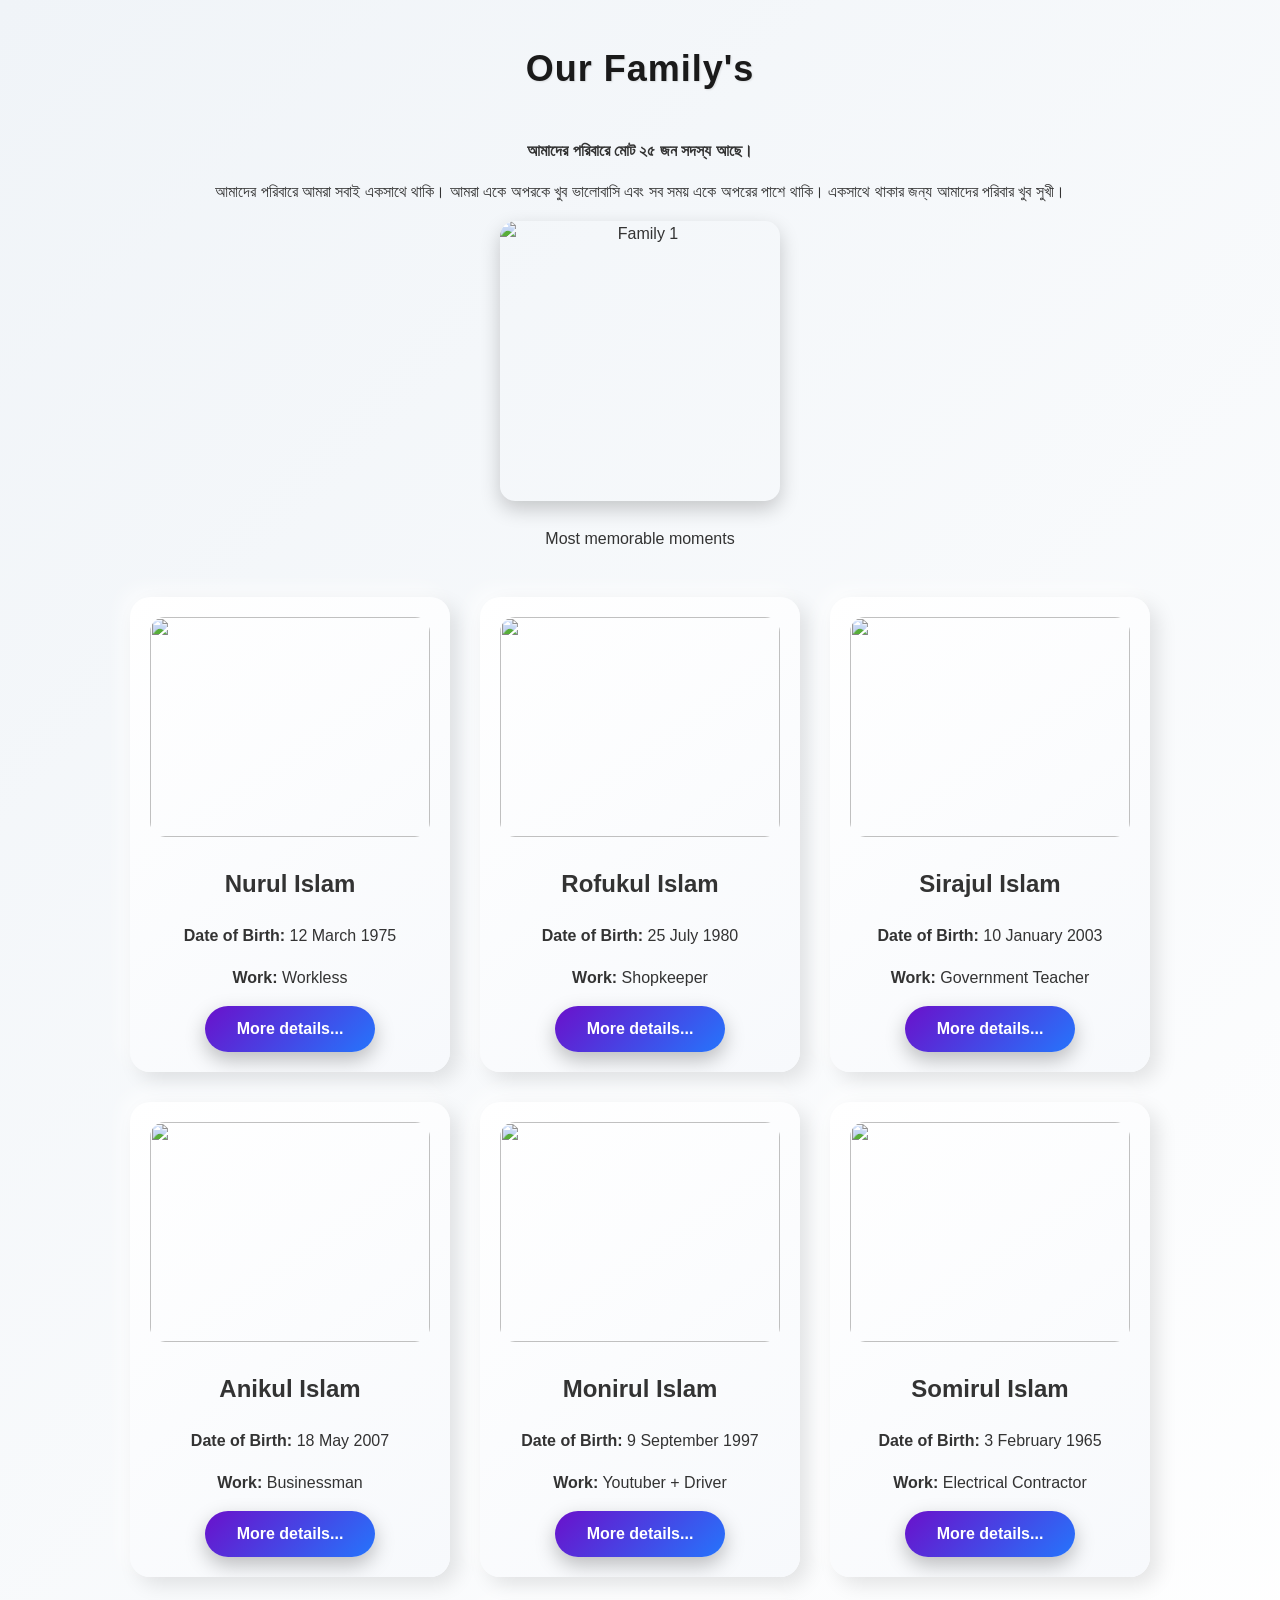
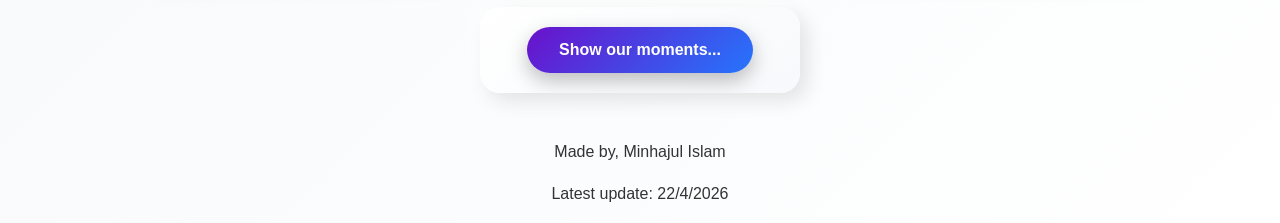
==== index.html @ f24ad047 "Add files via upload" ====
<!DOCTYPE html>
<html lang="en">
<head>
<meta charset="UTF-8">
<meta name="viewport" content="width=device-width, initial-scale=1.0">
<title>Our Family's</title>

<link rel="stylesheet" href="style.css">

</head>
<body>

<h1 class="title">Our Family's</h1>
<b>আমাদের পরিবারে মোট ২৫ জন সদস্য আছে।</b>
<p>আমাদের পরিবারে আমরা সবাই একসাথে থাকি। আমরা একে অপরকে খুব ভালোবাসি এবং সব সময় একে অপরের পাশে থাকি। একসাথে থাকার জন্য আমাদের পরিবার খুব সুখী।</p>

<!-- Small Horizontal Slider Start -->
<div class="photo-slider">
  <div class="slider-track">
    <div class="slide"><img src="images/family1.jpg" alt="Family 1"></div>
    <div class="slide"><img src="/IMG_20260305_152734.png" alt="Family 2"></div>
    <div class="slide"><img src="images/family3.jpg" alt="Family 3"></div>
    <div class="slide"><img src="images/family4.jpg" alt="Family 4"></div>
    <div class="slide"><img src="images/family5.jpg" alt="Family 5"></div>
    <div class="slide"><img src="images/family5.jpg" alt="Family 6"></div>
  </div>
</div>
<p style="text-align:center; font-weight:500;">Most memorable moments</p>
<!-- Small Horizontal Slider End -->

<div class="container">

  <div class="card">
    <img src="/IMG_20260305_152734.png">
    <h2>Nurul Islam</h2>
    <p><b>Date of Birth:</b> 12 March 1975</p>
    <p><b>Work:</b> Workless</p>
    <button class="media-btn" onclick="openNurul(this)">
      <span>More details...</span>
    </button>
  </div>

  <div class="card">
    <img src="images/person2.jpg">
    <h2>Rofukul Islam</h2>
    <p><b>Date of Birth:</b> 25 July 1980</p>
    <p><b>Work:</b> Shopkeeper</p>
    <button class="media-btn" onclick="openRofikul(this)">
      <span>More details...</span>
    </button>
  </div>

  <div class="card">
    <img src="images/person3.jpg">
    <h2>Sirajul Islam</h2>
    <p><b>Date of Birth:</b> 10 January 2003</p>
    <p><b>Work:</b> Government Teacher</p>
    <button class="media-btn" onclick="openSirajul(this)">
      <span>More details...</span>
    </button>
  </div>

  <div class="card">
    <img src="images/person4.jpg">
    <h2>Anikul Islam</h2>
    <p><b>Date of Birth:</b> 18 May 2007</p>
    <p><b>Work:</b> Businessman</p>
    <button class="media-btn" onclick="openAnikul(this)">
      <span>More details...</span>
    </button>
  </div>

  <div class="card">
    <img src="images/person5.jpg">
    <h2>Monirul Islam</h2>
    <p><b>Date of Birth:</b> 9 September 1997</p>
    <p><b>Work:</b> Youtuber + Driver</p>
    <button class="media-btn" onclick="openMonirul(this)">
      <span>More details...</span>
    </button>
  </div>

  <div class="card">
    <img src="images/person6.jpg">
    <h2>Somirul Islam</h2>
    <p><b>Date of Birth:</b> 3 February 1965</p>
    <p><b>Work:</b> Electrical Contractor</p>
    <button class="media-btn" onclick="openSomirul(this)">
      <span>More details...</span>
    </button>
  </div>

  <div class="card">
    <button class="media-btn" onclick="openmoments(this)">
      <span>Show our moments...</span>
    </button>
  </div>

</div>

<p style="text-align:center;">Made by, Minhajul Islam</p>
<p style="text-align:center;">Latest update: 22/4/2026</p>

<script src="script.js"></script>

</body>
</html>
---- style.css ----
/* ===== Body & Typography ===== */
body {
    font-family: 'Poppins', sans-serif;
    background: linear-gradient(135deg, #f0f4f8, #ffffff);
    margin: 0;
    text-align: center;
    color: #333;
    line-height: 1.6;
    transition: background 0.5s ease;
}

/* ===== Title ===== */
.title {
    margin: 40px 0;
    font-size: 36px;
    font-weight: 800;
    color: #1a1a1a;
    letter-spacing: 1px;
    text-shadow: 1px 1px 2px rgba(0,0,0,0.1);
}

/* ===== Container ===== */
.container {
    display: flex;
    flex-wrap: wrap;
    justify-content: center;
    gap: 30px;
    padding: 30px 20px;
}

/* ===== Cards ===== */
.card {
    background: linear-gradient(145deg, #ffffff, #f7f9fc);
    width: 280px;
    border-radius: 20px;
    box-shadow: 8px 8px 20px rgba(0,0,0,0.1), -8px -8px 20px rgba(255,255,255,0.7);
    padding: 20px;
    transition: all 0.4s ease;
    position: relative;
    overflow: hidden;
}

.card:hover {
    transform: translateY(-10px) scale(1.03);
    box-shadow: 12px 12px 25px rgba(0,0,0,0.15), -12px -12px 25px rgba(255,255,255,0.8);
}

.card img {
    width: 100%;
    height: 220px;
    object-fit: cover;
    border-radius: 15px;
    transition: transform 0.4s ease;
}

.card:hover img {
    transform: scale(1.05);
}

/* ===== Button Styles ===== */
.btn, .media-btn {
    padding: 14px 32px;
    font-size: 16px;
    font-weight: 600;
    color: #fff;
    border: none;
    border-radius: 30px;
    cursor: pointer;
    background: linear-gradient(135deg, #6a11cb, #2575fc);
    box-shadow: 0 8px 20px rgba(0,0,0,0.25);
    transition: all 0.3s ease;
}

.btn:hover, .media-btn:hover {
    transform: translateY(-4px) scale(1.05);
    box-shadow: 0 12px 30px rgba(0,0,0,0.35);
}

/* ===== Details Box ===== */
.details-box {
    background: linear-gradient(145deg, #ffffff, #f2f6fa);
    width: 450px;
    margin: 40px auto;
    padding: 25px;
    border-radius: 20px;
    box-shadow: 8px 8px 25px rgba(0,0,0,0.15), -8px -8px 25px rgba(255,255,255,0.8);
    transition: all 0.4s ease;
}

/* ===== Photo Slider ===== */
.photo-slider {
    width: 100%;
    max-width: 280px;
    height: 280px;
    margin: 0 auto 25px;
    overflow: hidden;
    border-radius: 15px;
    box-shadow: 0 8px 20px rgba(0,0,0,0.2);
    position: relative;
    transition: all 0.4s ease;
}

.slider-track {
    display: flex;
    transition: transform 0.6s ease-in-out;
    height: 100%;
}

.slide {
    min-width: 100%;
    flex-shrink: 0;
    height: 100%;
}

.slide img {
    width: 100%;
    height: 100%;
    object-fit: cover;
    display: block;
    border-radius: 15px;
    transition: transform 0.5s ease;
}

.slide img:hover {
    transform: scale(1.05);
}

/* ===== Responsive ===== */
@media (max-width: 768px) {
    .container {
        gap: 20px;
    }

    .card, .photo-slider, .details-box {
        width: 90%;
    }
}
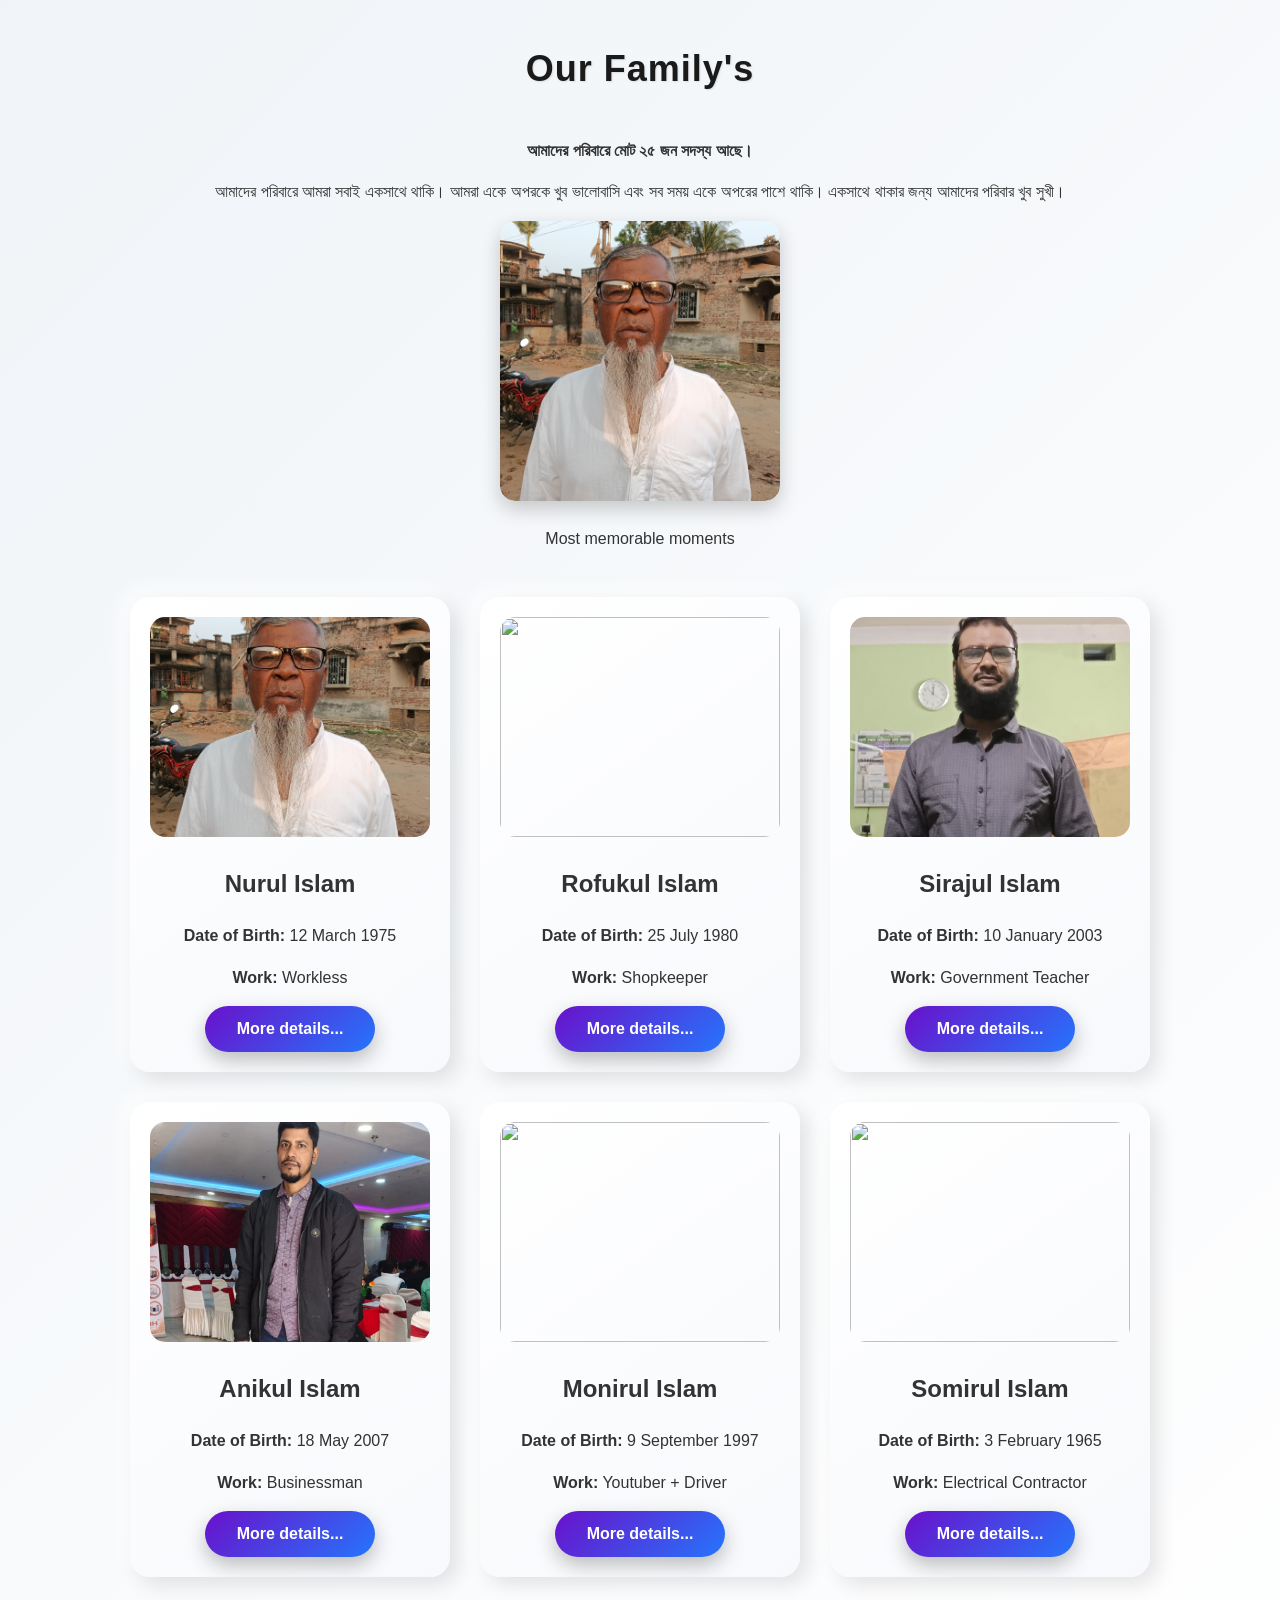
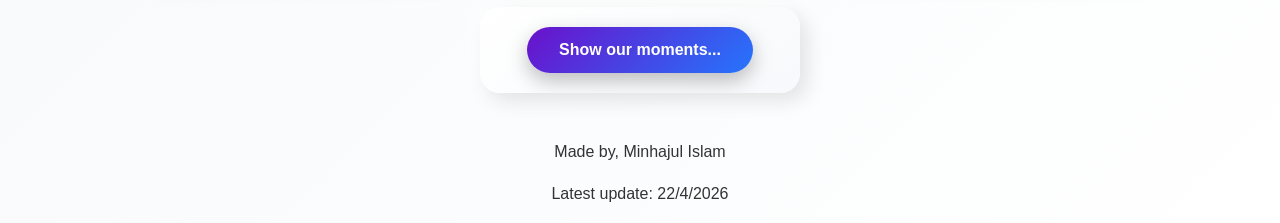
==== commit 6f744912: "Add files via upload" ====
--- a/index.html
+++ b/index.html
@@ -17,12 +17,16 @@
 <!-- Small Horizontal Slider Start -->
 <div class="photo-slider">
   <div class="slider-track">
-    <div class="slide"><img src="images/family1.jpg" alt="Family 1"></div>
-    <div class="slide"><img src="/IMG_20260305_152734.png" alt="Family 2"></div>
-    <div class="slide"><img src="images/family3.jpg" alt="Family 3"></div>
-    <div class="slide"><img src="images/family4.jpg" alt="Family 4"></div>
-    <div class="slide"><img src="images/family5.jpg" alt="Family 5"></div>
-    <div class="slide"><img src="images/family5.jpg" alt="Family 6"></div>
+    <div class="slide"><img src="nurul.jpg" alt="Family 1"></div>
+    <div class="slide"><img src="sirajul.jpg" alt="Family 2"></div>
+    <div class="slide"><img src="anikul.jpg" alt="Family 3"></div>
+    <div class="slide"><img src="minhajul.jpg" alt="Family 4"></div>
+    <div class="slide"><img src="farhana.jpg" alt="Family 5"></div>
+    <div class="slide"><img src="azfarul.jpg" alt="Family 6"></div>
+    <div class="slide"><img src="manjarul.jpg" alt="Family 6"></div>
+    <div class="slide"><img src="sajidul.jpg" alt="Family 6"></div>
+    <div class="slide"><img src="azfarul.jpg" alt="Family 6"></div>
+    <div class="slide"><img src="azfarul.jpg" alt="Family 6"></div>
   </div>
 </div>
 <p style="text-align:center; font-weight:500;">Most memorable moments</p>
@@ -31,7 +35,7 @@
 <div class="container">
 
   <div class="card">
-    <img src="/IMG_20260305_152734.png">
+    <img src="nurul.jpg">
     <h2>Nurul Islam</h2>
     <p><b>Date of Birth:</b> 12 March 1975</p>
     <p><b>Work:</b> Workless</p>
@@ -41,7 +45,7 @@
   </div>
 
   <div class="card">
-    <img src="images/person2.jpg">
+    <img src="rofikul.jpg">
     <h2>Rofukul Islam</h2>
     <p><b>Date of Birth:</b> 25 July 1980</p>
     <p><b>Work:</b> Shopkeeper</p>
@@ -51,7 +55,7 @@
   </div>
 
   <div class="card">
-    <img src="images/person3.jpg">
+    <img src="sirajul.jpg">
     <h2>Sirajul Islam</h2>
     <p><b>Date of Birth:</b> 10 January 2003</p>
     <p><b>Work:</b> Government Teacher</p>
@@ -61,7 +65,7 @@
   </div>
 
   <div class="card">
-    <img src="images/person4.jpg">
+    <img src="anikul.jpg">
     <h2>Anikul Islam</h2>
     <p><b>Date of Birth:</b> 18 May 2007</p>
     <p><b>Work:</b> Businessman</p>
@@ -71,7 +75,7 @@
   </div>
 
   <div class="card">
-    <img src="images/person5.jpg">
+    <img src="monirul.jpg">
     <h2>Monirul Islam</h2>
     <p><b>Date of Birth:</b> 9 September 1997</p>
     <p><b>Work:</b> Youtuber + Driver</p>
@@ -81,7 +85,7 @@
   </div>
 
   <div class="card">
-    <img src="images/person6.jpg">
+    <img src="somirul.jpg">
     <h2>Somirul Islam</h2>
     <p><b>Date of Birth:</b> 3 February 1965</p>
     <p><b>Work:</b> Electrical Contractor</p>
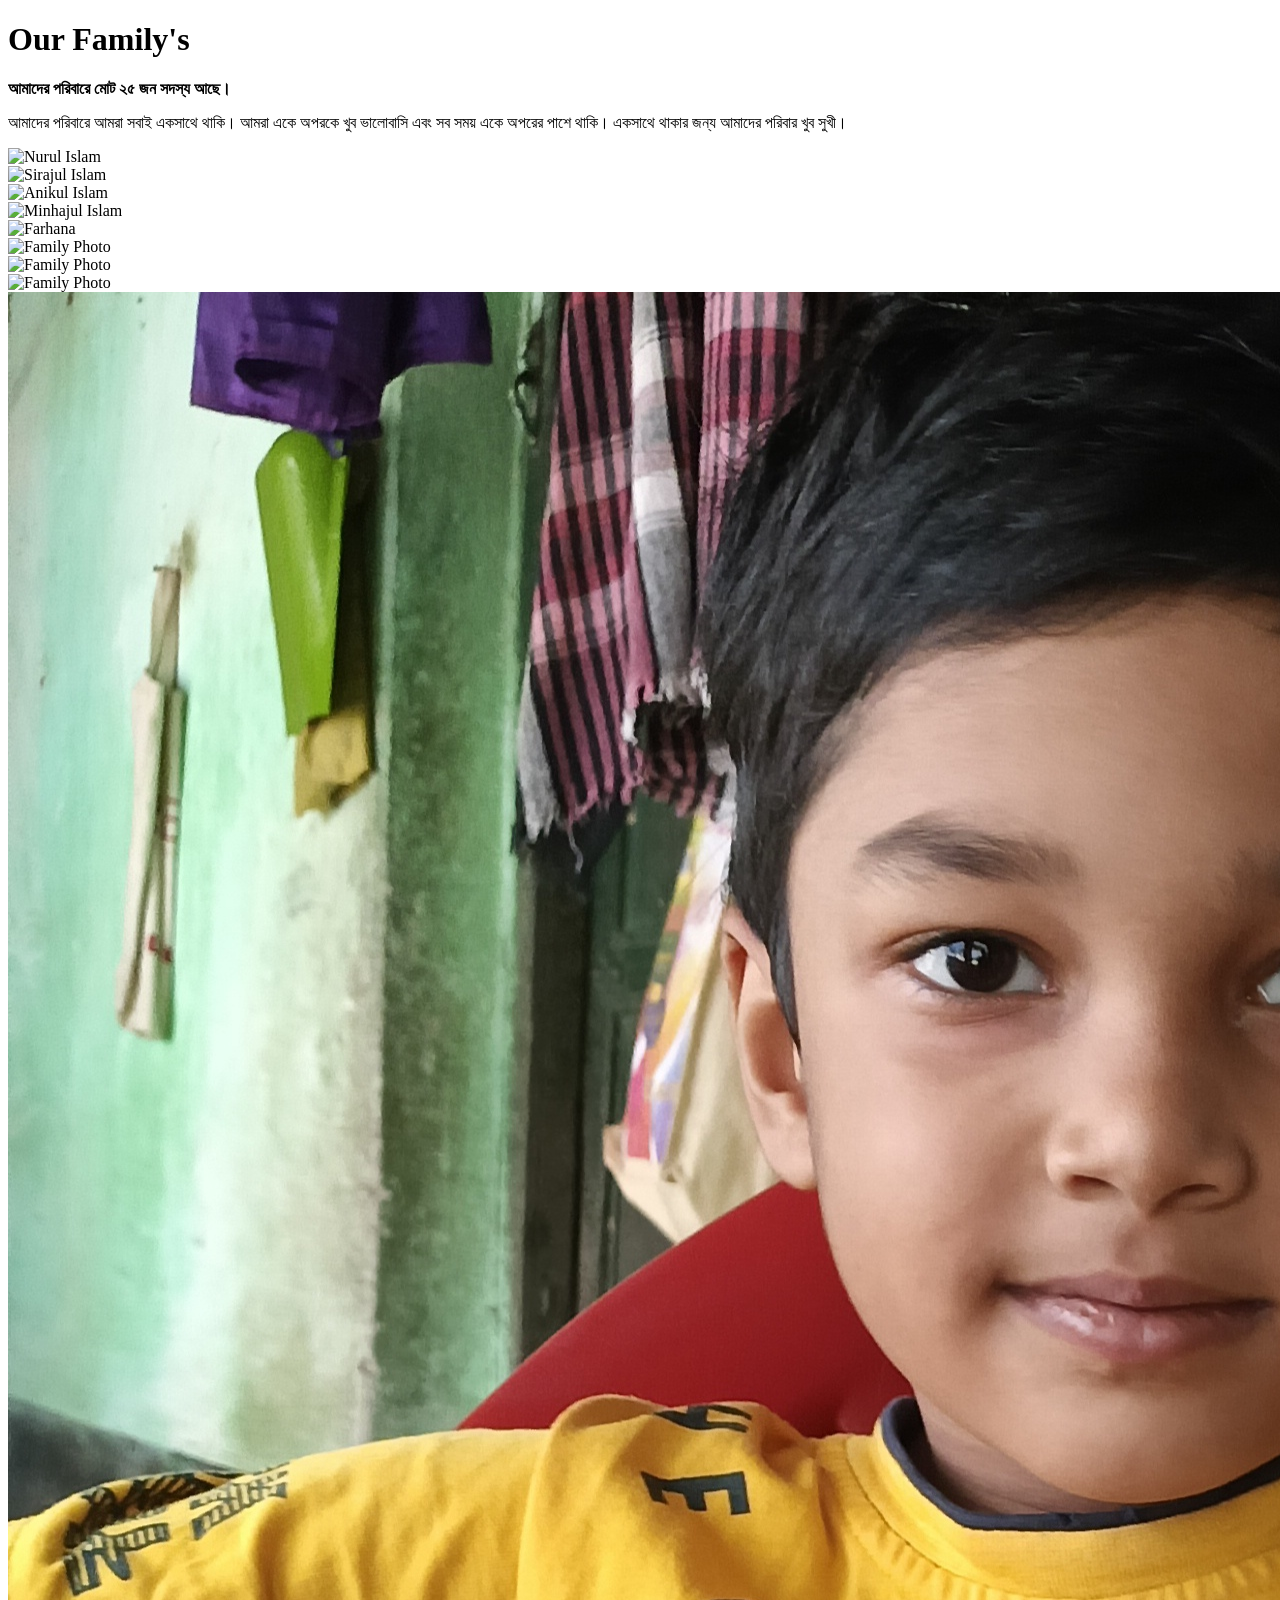
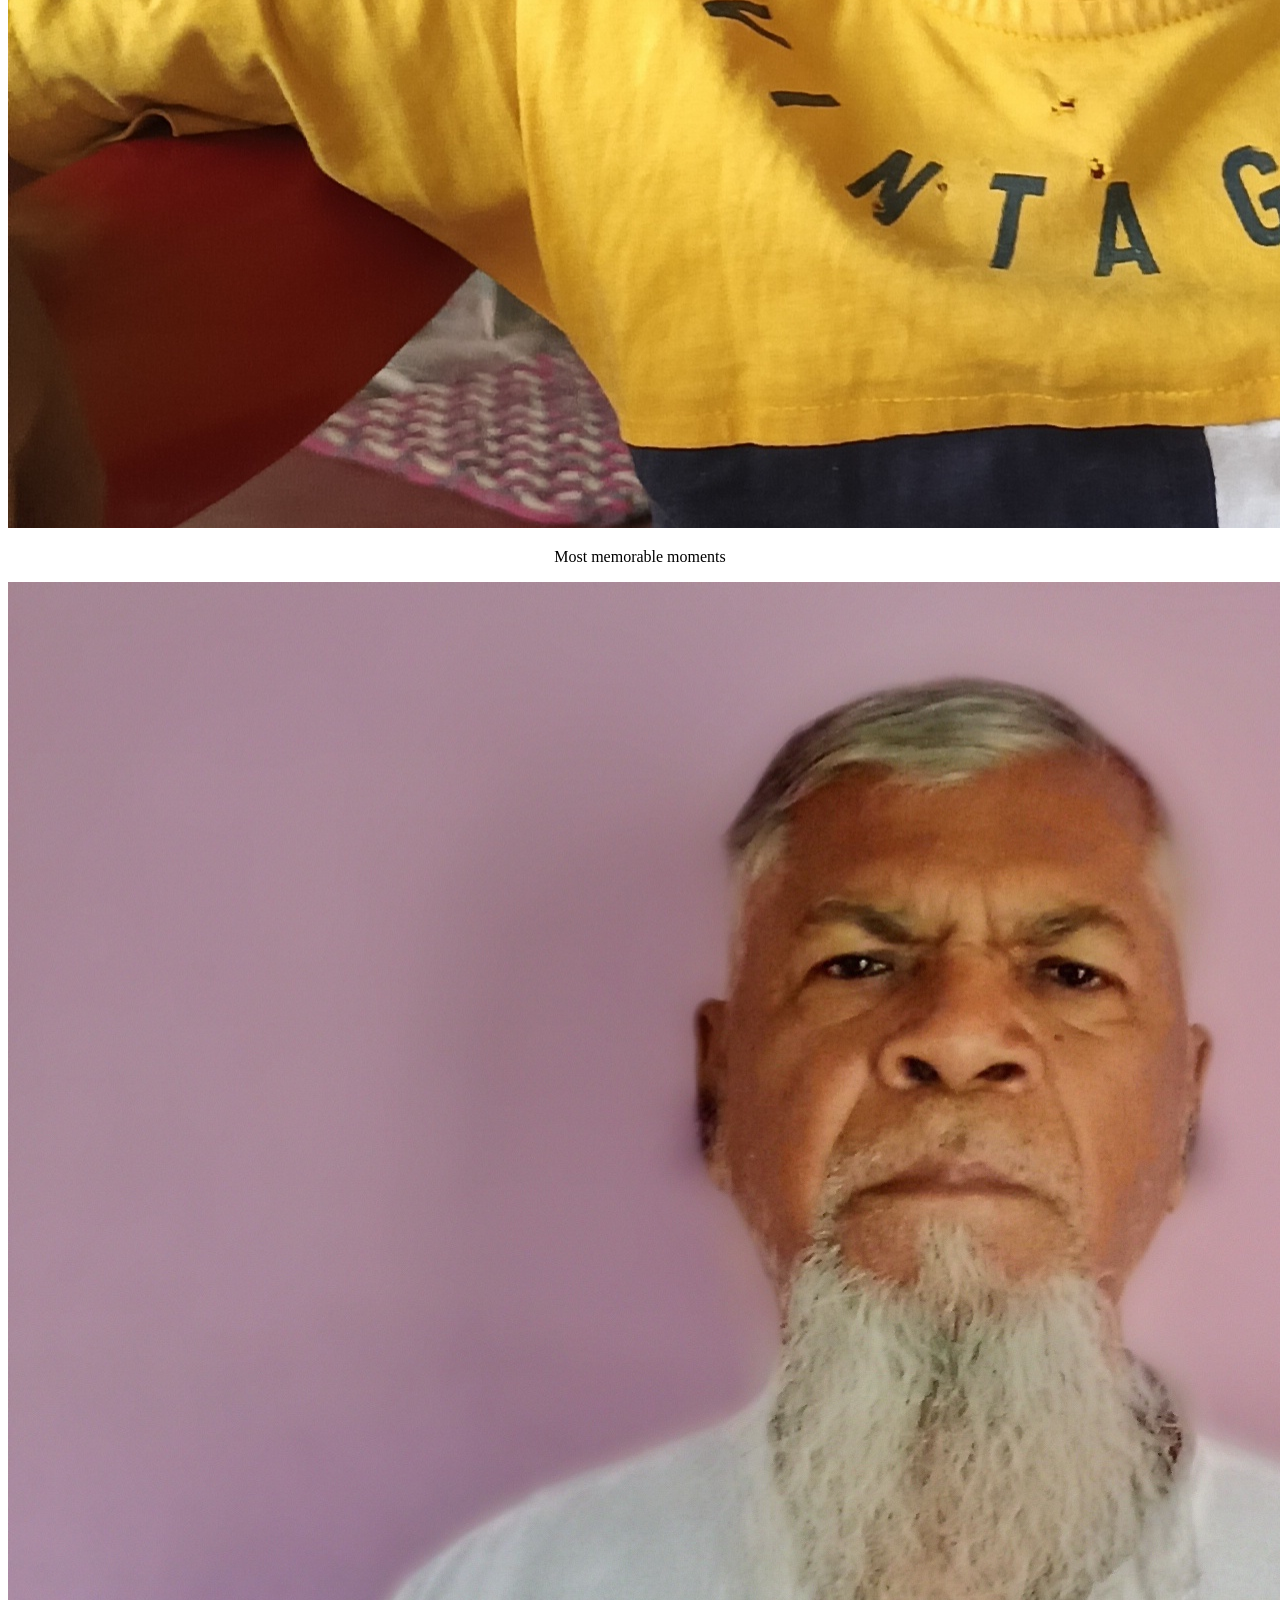
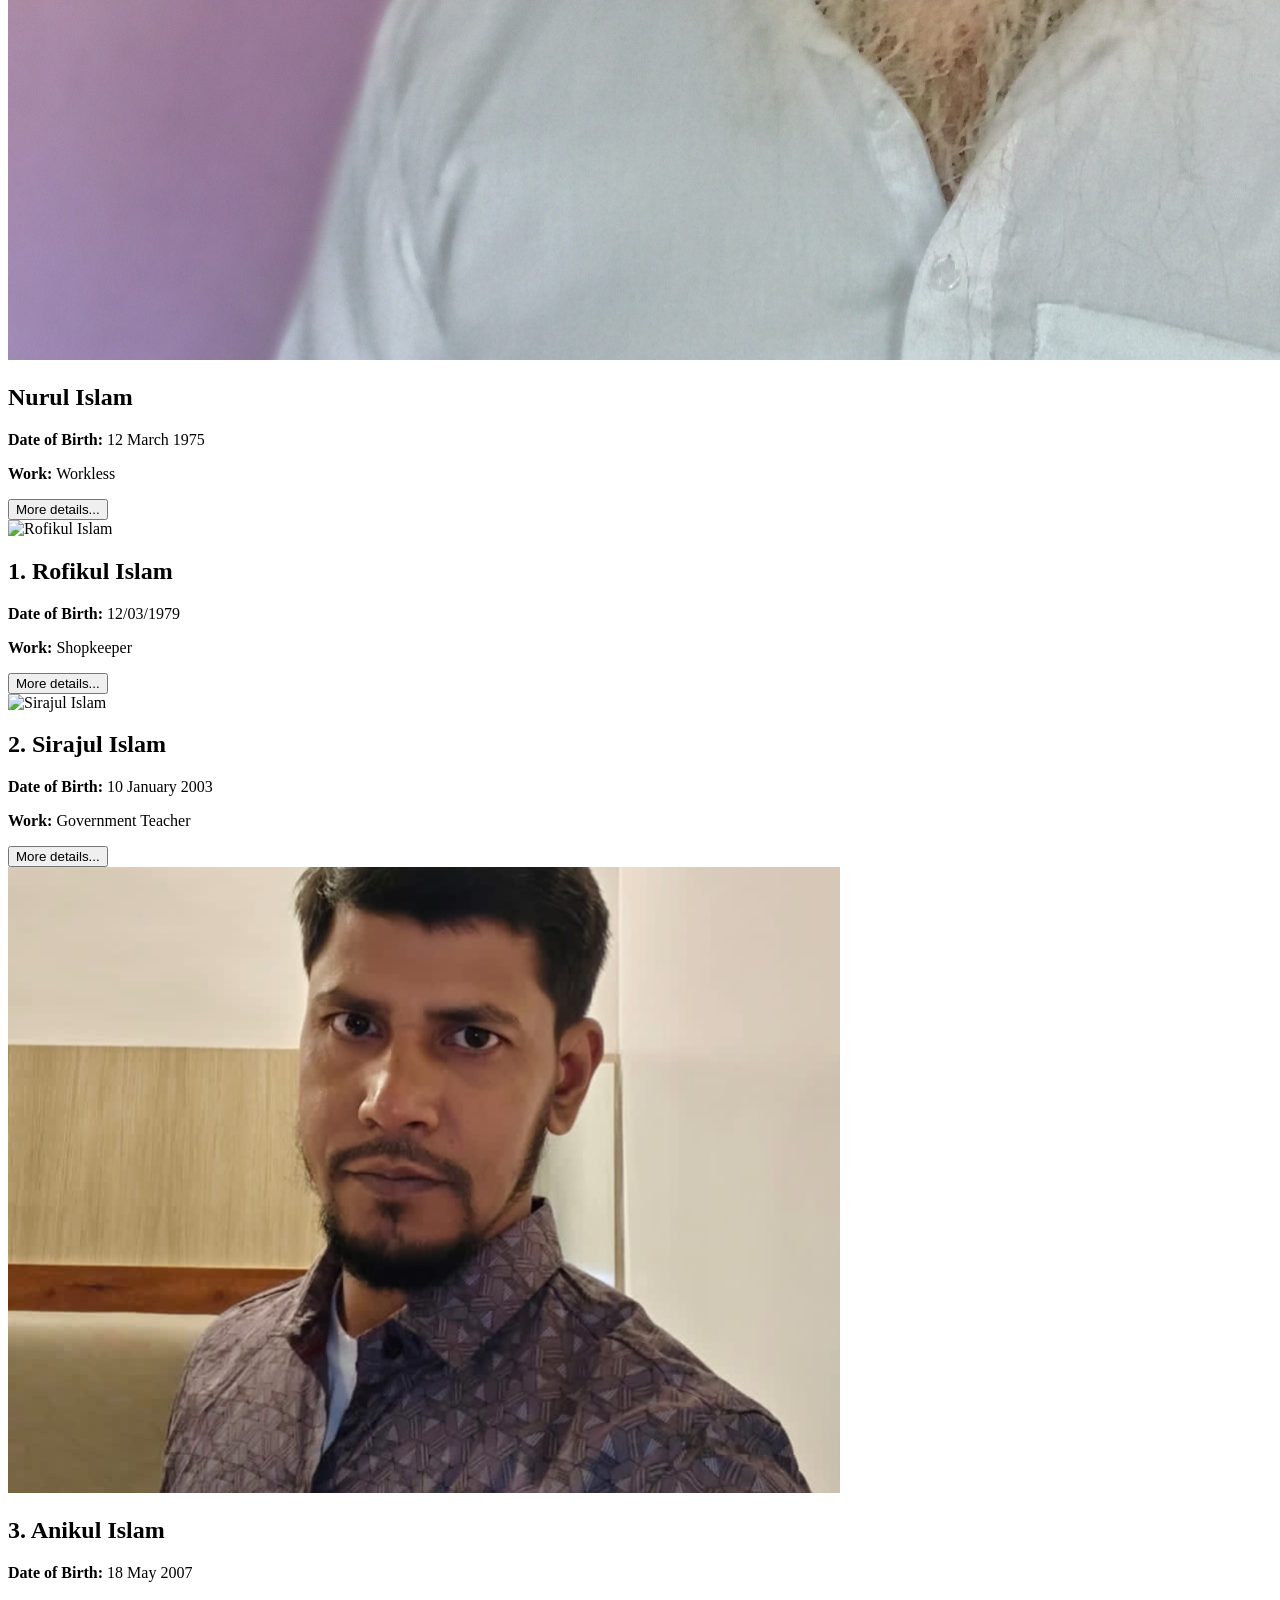
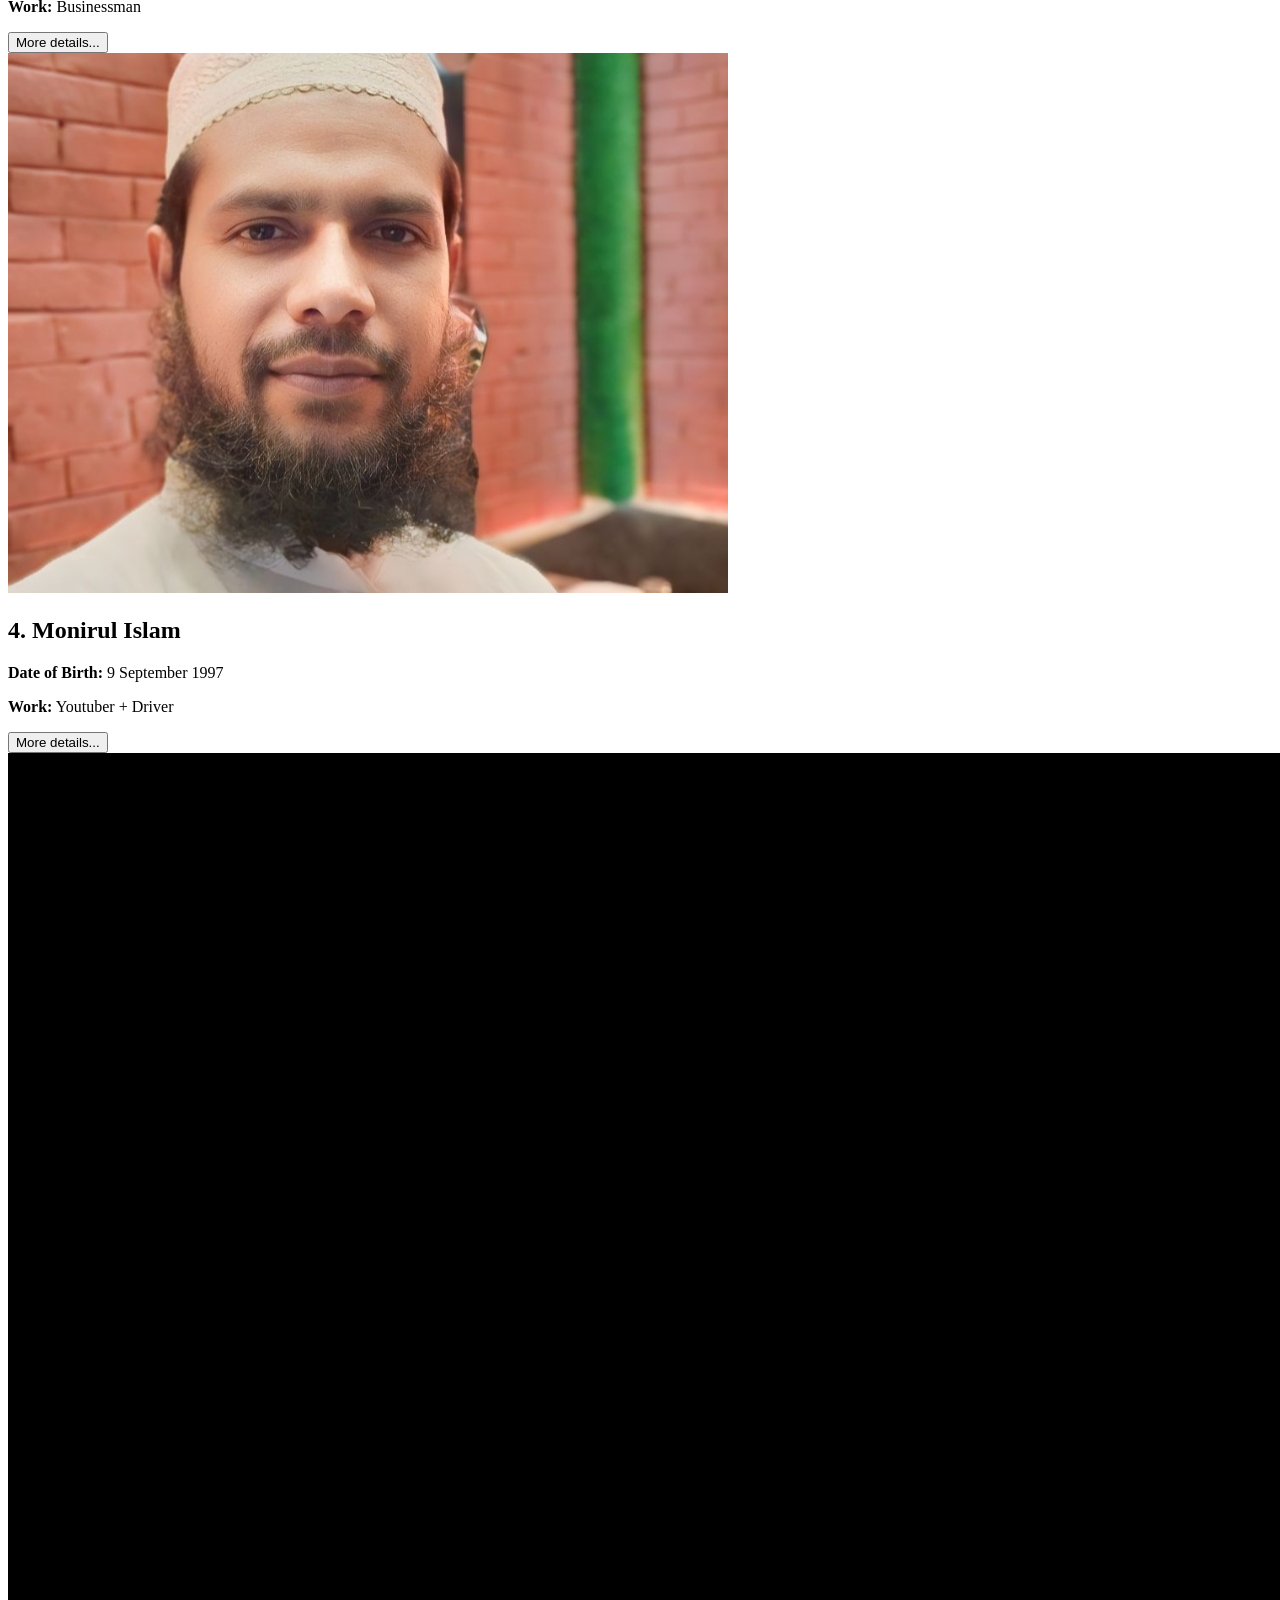
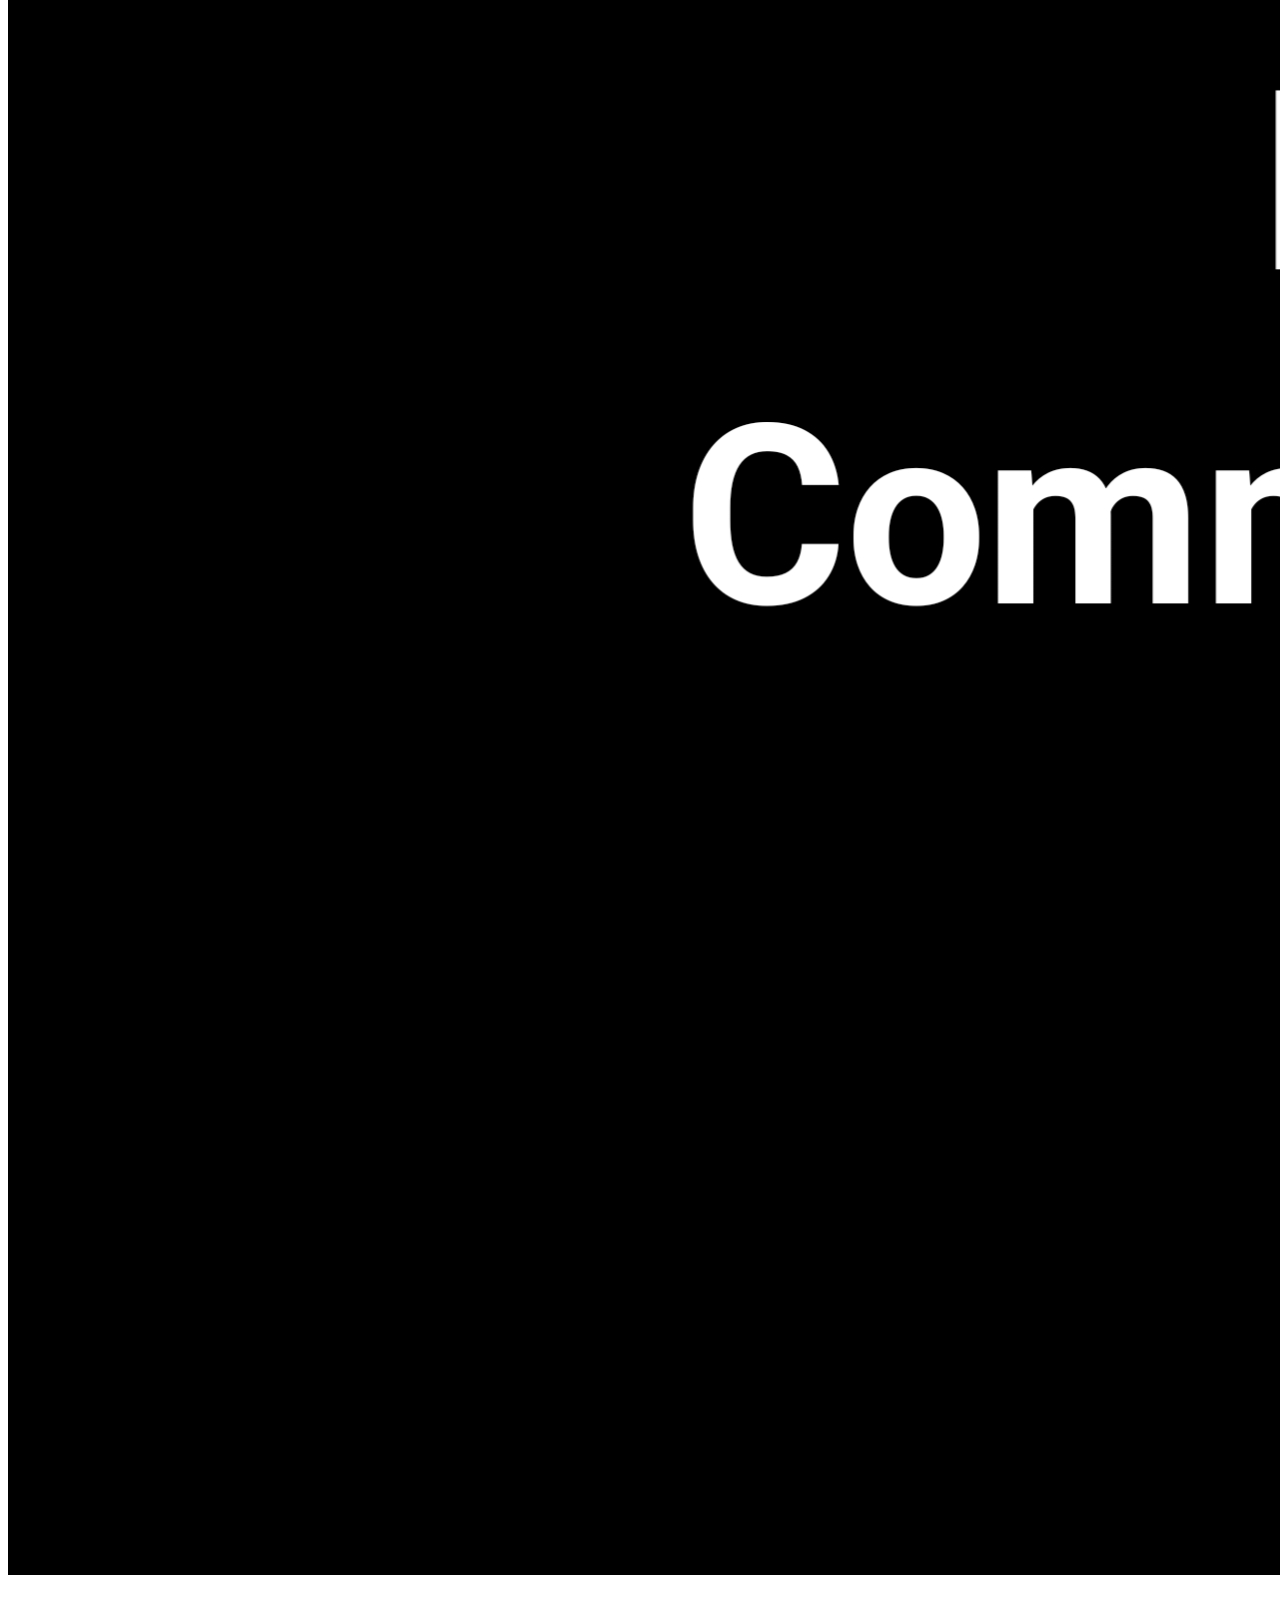
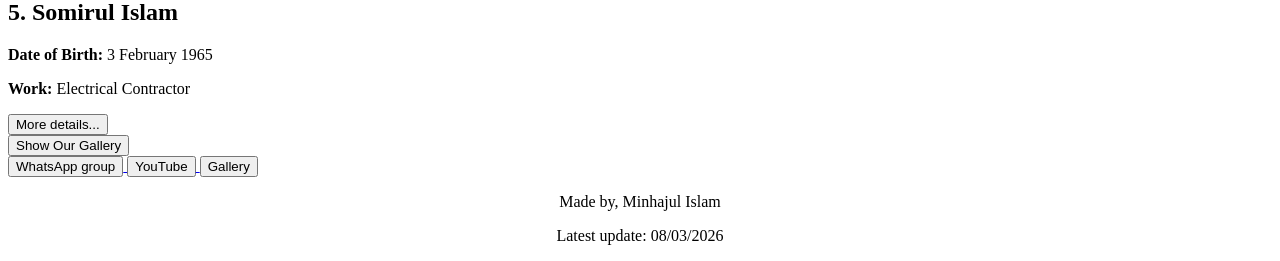
==== commit b8c9f656: "Add files via upload" ====
--- a/index.html
+++ b/index.html
@@ -11,31 +11,40 @@
 <body>
 
 <h1 class="title">Our Family's</h1>
+
 <b>আমাদের পরিবারে মোট ২৫ জন সদস্য আছে।</b>
-<p>আমাদের পরিবারে আমরা সবাই একসাথে থাকি। আমরা একে অপরকে খুব ভালোবাসি এবং সব সময় একে অপরের পাশে থাকি। একসাথে থাকার জন্য আমাদের পরিবার খুব সুখী।</p>
+
+<p>
+আমাদের পরিবারে আমরা সবাই একসাথে থাকি। আমরা একে অপরকে খুব ভালোবাসি এবং সব সময় একে অপরের পাশে থাকি। একসাথে থাকার জন্য আমাদের পরিবার খুব সুখী।
+</p>
 
 <!-- Small Horizontal Slider Start -->
 <div class="photo-slider">
   <div class="slider-track">
-    <div class="slide"><img src="nurul.jpg" alt="Family 1"></div>
-    <div class="slide"><img src="sirajul.jpg" alt="Family 2"></div>
-    <div class="slide"><img src="anikul.jpg" alt="Family 3"></div>
-    <div class="slide"><img src="minhajul.jpg" alt="Family 4"></div>
-    <div class="slide"><img src="farhana.jpg" alt="Family 5"></div>
-    <div class="slide"><img src="azfarul.jpg" alt="Family 6"></div>
-    <div class="slide"><img src="manjarul.jpg" alt="Family 6"></div>
-    <div class="slide"><img src="sajidul.jpg" alt="Family 6"></div>
-    <div class="slide"><img src="azfarul.jpg" alt="Family 6"></div>
-    <div class="slide"><img src="azfarul.jpg" alt="Family 6"></div>
+
+    <div class="slide"><img src="oldimg1.jpg" alt="Nurul Islam"></div>
+    <div class="slide"><img src="oldimg2.jpg" alt="Sirajul Islam"></div>
+    <div class="slide"><img src="oldimg3.jpg" alt="Anikul Islam"></div>
+    <div class="slide"><img src="oldimg4.jpg" alt="Minhajul Islam"></div>
+    <div class="slide"><img src="oldimg1.jpg" alt="Farhana"></div>
+    <div class="slide"><img src="oldimg2.jpg" alt="Family Photo"></div>
+    <div class="slide"><img src="oldimg3.jpg" alt="Family Photo"></div>
+    <div class="slide"><img src="sajidul.jpg" alt="Family Photo"></div>
+    <div class="slide"><img src="miftahul.jpg" alt="Family Photo"></div>
+
   </div>
 </div>
-<p style="text-align:center; font-weight:500;">Most memorable moments</p>
+
+<p style="text-align:center; font-weight:500;">
+Most memorable moments
+</p>
 <!-- Small Horizontal Slider End -->
+
 
 <div class="container">
 
   <div class="card">
-    <img src="nurul.jpg">
+    <img src="nurul.jpg" alt="Nurul Islam">
     <h2>Nurul Islam</h2>
     <p><b>Date of Birth:</b> 12 March 1975</p>
     <p><b>Work:</b> Workless</p>
@@ -45,9 +54,9 @@
   </div>
 
   <div class="card">
-    <img src="rofikul.jpg">
-    <h2>Rofukul Islam</h2>
-    <p><b>Date of Birth:</b> 25 July 1980</p>
+    <img src="rofikul.jpg" alt="Rofikul Islam">
+    <h2>1. Rofikul Islam</h2>
+    <p><b>Date of Birth:</b> 12/03/1979</p>
     <p><b>Work:</b> Shopkeeper</p>
     <button class="media-btn" onclick="openRofikul(this)">
       <span>More details...</span>
@@ -55,8 +64,8 @@
   </div>
 
   <div class="card">
-    <img src="sirajul.jpg">
-    <h2>Sirajul Islam</h2>
+    <img src="sirajul.jpg" alt="Sirajul Islam">
+    <h2>2. Sirajul Islam</h2>
     <p><b>Date of Birth:</b> 10 January 2003</p>
     <p><b>Work:</b> Government Teacher</p>
     <button class="media-btn" onclick="openSirajul(this)">
@@ -65,8 +74,8 @@
   </div>
 
   <div class="card">
-    <img src="anikul.jpg">
-    <h2>Anikul Islam</h2>
+    <img src="anikul.jpg" alt="Anikul Islam">
+    <h2>3. Anikul Islam</h2>
     <p><b>Date of Birth:</b> 18 May 2007</p>
     <p><b>Work:</b> Businessman</p>
     <button class="media-btn" onclick="openAnikul(this)">
@@ -75,8 +84,8 @@
   </div>
 
   <div class="card">
-    <img src="monirul.jpg">
-    <h2>Monirul Islam</h2>
+    <img src="monirul.jpg" alt="Monirul Islam">
+    <h2>4. Monirul Islam</h2>
     <p><b>Date of Birth:</b> 9 September 1997</p>
     <p><b>Work:</b> Youtuber + Driver</p>
     <button class="media-btn" onclick="openMonirul(this)">
@@ -85,8 +94,8 @@
   </div>
 
   <div class="card">
-    <img src="somirul.jpg">
-    <h2>Somirul Islam</h2>
+    <img src="comming.jpg" alt="Somirul Islam">
+    <h2>5. Somirul Islam</h2>
     <p><b>Date of Birth:</b> 3 February 1965</p>
     <p><b>Work:</b> Electrical Contractor</p>
     <button class="media-btn" onclick="openSomirul(this)">
@@ -94,16 +103,35 @@
     </button>
   </div>
 
-  <div class="card">
-    <button class="media-btn" onclick="openmoments(this)">
-      <span>Show our moments...</span>
-    </button>
-  </div>
+</div>
 
+<!-- gallery Floating Button -->
+<a href="gallery.html">
+  <button class="mmwhatsAppbutton" id="mmwhatsappBtn">
+   Show Our Gallery
+  </button>
+</a>
+
+<!-- heading carousel -->
+<div class="carousel-container">
+  
+  <a href="https://wa.me/916295549822">
+    <button class="btn whatsapp">WhatsApp group</button>
+  </a>
+  
+  <a href="youtube.html">
+    <button class="btn youtube">YouTube</button>
+  </a>
+  
+  <a href="gallery.html">
+    <button class="btn store">Gallery</button>
+  </a>
+  
 </div>
 
 <p style="text-align:center;">Made by, Minhajul Islam</p>
-<p style="text-align:center;">Latest update: 22/4/2026</p>
+<p style="text-align:center;">Latest update: 08/03/2026</p>
+
 
 <script src="script.js"></script>
 
